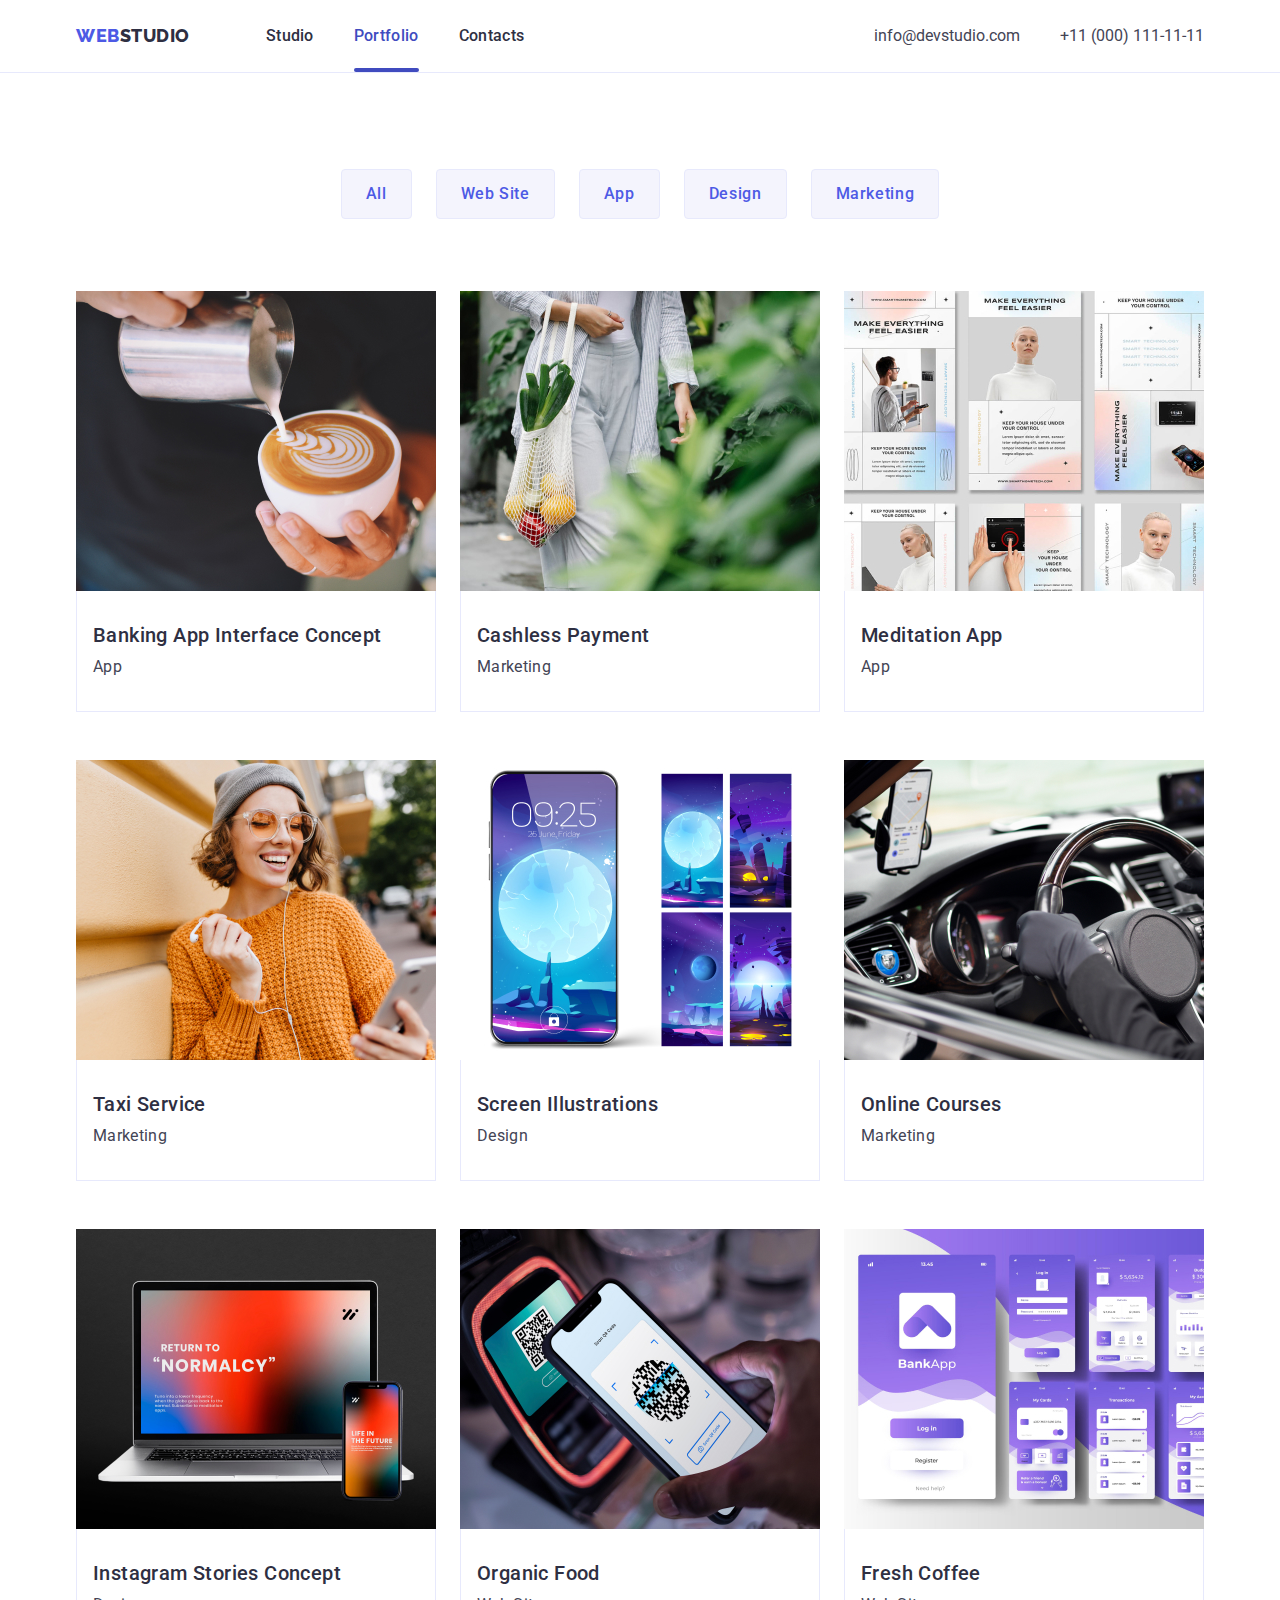
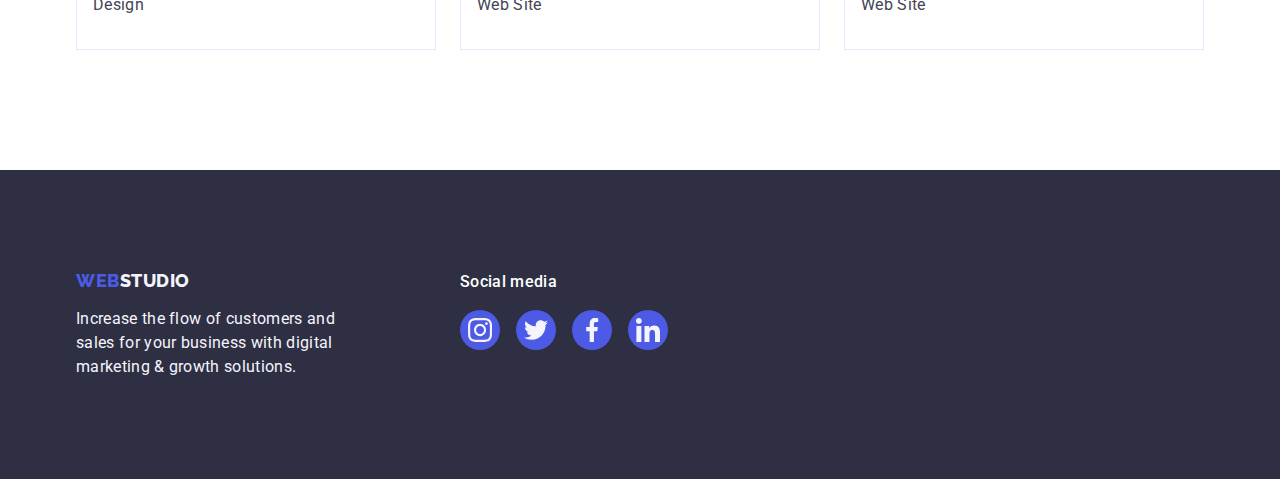
==== portfolio.html @ df7f380c "Initial commit" ====
<!DOCTYPE html>
<html lang="en">
  <head>
    <meta charset="UTF-8" />
    <meta http-equiv="X-UA-Compatible" content="IE=edge" />
    <meta name="viewport" content="width=device-width, initial-scale=1.0" />
    <link
      rel="stylesheet"
      href="https://cdn.jsdelivr.net/npm/modern-normalize@1.1.0/modern-normalize.min.css"
    />
    <link rel="stylesheet" href="./css/styles.css" />
    <link rel="preconnect" href="https://fonts.googleapis.com" />
    <link rel="preconnect" href="https://fonts.gstatic.com" crossorigin />
    <link
      href="https://fonts.googleapis.com/css2?family=Raleway:wght@800&family=Roboto:wght@400;500;700&display=swap"
      rel="stylesheet"
    />
    <title>Document</title>
  </head>
  <body class="main-color">
    <!-- Шапка -->
    <header class="header">
      <div class="header-flex container">
        <nav class="header-nav-flex">
          <a class="logo link logo-header" href="./index.html"
            >Web<span class="logo-clr-dark">Studio</span></a
          >
          <ul class="list link header-item">
            <li class="header-item">
              <a class="link-style link" href="./index.html">Studio</a>
            </li>
            <li class="header-item">
              <a class="link-style link current" href="./portfolio.html"
                >Portfolio</a
              >
            </li>
            <li class="header-item">
              <a class="link-style link" href="">Contacts</a>
            </li>
          </ul>
        </nav>

        <address>
          <ul class="list address">
            <li>
              <a class="adr-style link" href="mailto:info@devstudio.com"
                >info@devstudio.com</a
              >
            </li>
            <li>
              <a class="adr-style link" href="tel:+110001111111"
                >+11 (000) 111-11-11</a
              >
            </li>
          </ul>
        </address>
      </div>
    </header>
    <!-- Filter -->
    <main>
      <section class="portfolio">
        <div class="container">
          <h1 hidden>Portfolio</h1>
          <ul class="list btn-flex">
            <li>
              <button class="btn-item" type="button">All</button>
            </li>
            <li>
              <button class="btn-item" type="button">Web Site</button>
            </li>
            <li>
              <button class="btn-item" type="button">App</button>
            </li>
            <li>
              <button class="btn-item" type="button">Design</button>
            </li>
            <li>
              <button class="btn-item" type="button">Marketing</button>
            </li>
          </ul>
          <!-- /* Project cards */ -->

          <ul class="list project-cards-flex-list">
            <li class="project-cards-style">
              <a class="link project-cards-link" href="">
                <div class="overlay">
                  <img
                    src="./images/img.jpg"
                    alt="Banking app"
                    width="360"
                    height="300"
                  />
                  <p class="overlay-label">
                    14 Stylish and User-Friendly App Design Concepts · Task
                    Manager App · Calorie Tracker App · Exotic Fruit Ecommerce
                    App · Cloud Storage App
                  </p>
                </div>

                <div class="link-text">
                  <h2 class="project-cards">Banking App Interface Concept</h2>
                  <p class="project-cards-text">App</p>
                </div>
              </a>
            </li>
            <li class="project-cards-style">
              <a class="link project-cards-link" href="">
                <div class="overlay">
                  <img
                    src="./images/img-1.jpg"
                    alt="Cashless Payment"
                    width="360"
                    height="300"
                  />
                  <p class="overlay-label">
                    14 Stylish and User-Friendly App Design Concepts · Task
                    Manager App · Calorie Tracker App · Exotic Fruit Ecommerce
                    App · Cloud Storage App
                  </p>
                </div>
                <div class="link-text">
                  <h2 class="project-cards">Cashless Payment</h2>
                  <p class="project-cards-text">Marketing</p>
                </div>
              </a>
            </li>
            <li class="project-cards-style">
              <a class="link project-cards-link" href="">
                <div class="overlay">
                  <img
                    src="./images/img-2.jpg"
                    alt="Meditation App"
                    width="360"
                    height="300"
                  />
                  <p class="overlay-label">
                    14 Stylish and User-Friendly App Design Concepts · Task
                    Manager App · Calorie Tracker App · Exotic Fruit Ecommerce
                    App · Cloud Storage App
                  </p>
                </div>
                <div class="link-text">
                  <h2 class="project-cards">Meditation App</h2>
                  <p class="project-cards-text">App</p>
                </div>
              </a>
            </li>
            <li class="project-cards-style">
              <a class="link project-cards-link" href="">
                <div class="overlay">
                  <img
                    src="./images/img-3.jpg"
                    alt="Taxi Service"
                    width="360"
                    height="300"
                  />
                  <p class="overlay-label">
                    14 Stylish and User-Friendly App Design Concepts · Task
                    Manager App · Calorie Tracker App · Exotic Fruit Ecommerce
                    App · Cloud Storage App
                  </p>
                </div>
                <div class="link-text">
                  <h2 class="project-cards">Taxi Service</h2>
                  <p class="project-cards-text">Marketing</p>
                </div>
              </a>
            </li>
            <li class="project-cards-style">
              <a class="link project-cards-link" href="">
                <div class="overlay">
                  <img
                    src="./images/img-4.jpg"
                    alt="Screen Illustrations"
                    width="360"
                    height="300"
                  />
                  <p class="overlay-label">
                    14 Stylish and User-Friendly App Design Concepts · Task
                    Manager App · Calorie Tracker App · Exotic Fruit Ecommerce
                    App · Cloud Storage App
                  </p>
                </div>
                <div class="link-text">
                  <h2 class="project-cards">Screen Illustrations</h2>
                  <p class="project-cards-text">Design</p>
                </div>
              </a>
            </li>
            <li class="project-cards-style">
              <a class="link project-cards-link" href="">
                <div class="overlay">
                  <img
                    src="./images/img-5.jpg"
                    alt="Online Courses"
                    width="360"
                    height="300"
                  />
                  <p class="overlay-label">
                    14 Stylish and User-Friendly App Design Concepts · Task
                    Manager App · Calorie Tracker App · Exotic Fruit Ecommerce
                    App · Cloud Storage App
                  </p>
                </div>
                <div class="link-text">
                  <h2 class="project-cards">Online Courses</h2>
                  <p class="project-cards-text">Marketing</p>
                </div>
              </a>
            </li>

            <li class="project-cards-style">
              <a class="link project-cards-link" href="">
                <div class="overlay">
                  <img
                    src="./images/img-6.jpg"
                    alt="Instagram Stories Concept"
                    width="360"
                    height="300"
                  />
                  <p class="overlay-label">
                    14 Stylish and User-Friendly App Design Concepts · Task
                    Manager App · Calorie Tracker App · Exotic Fruit Ecommerce
                    App · Cloud Storage App
                  </p>
                </div>
                <div class="link-text">
                  <h2 class="project-cards">Instagram Stories Concept</h2>
                  <p class="project-cards-text">Design</p>
                </div>
              </a>
            </li>
            <li class="project-cards-style">
              <a class="link project-cards-link" href="">
                <div class="overlay">
                  <img
                    src="./images/img-7.jpg"
                    alt="Organic Food"
                    width="360"
                    height="300"
                  />
                  <p class="overlay-label">
                    14 Stylish and User-Friendly App Design Concepts · Task
                    Manager App · Calorie Tracker App · Exotic Fruit Ecommerce
                    App · Cloud Storage App
                  </p>
                </div>
                <div class="link-text">
                  <h2 class="project-cards">Organic Food</h2>
                  <p class="project-cards-text">Web Site</p>
                </div>
              </a>
            </li>
            <li class="project-cards-style">
              <a class="link project-cards-link" href="">
                <div class="overlay">
                  <img
                    src="./images/img-8.jpg"
                    alt="Fresh Coffee"
                    width="360"
                    height="300"
                  />
                  <p class="overlay-label">
                    14 Stylish and User-Friendly App Design Concepts · Task
                    Manager App · Calorie Tracker App · Exotic Fruit Ecommerce
                    App · Cloud Storage App
                  </p>
                </div>
                <div class="link-text">
                  <h2 class="project-cards">Fresh Coffee</h2>
                  <p class="project-cards-text">Web Site</p>
                </div>
              </a>
            </li>
          </ul>
        </div>
      </section>
    </main>

    <!-- Footer -->
    <footer class="footer-bgr">
      <div class="footer-container-style container">
        <div class="footer-style">
          <a class="logo link logo-ftr" href="./index.html"
            >Web<span class="logo-clr-light">Studio</span></a
          >
          <p class="ftr-text">
            Increase the flow of customers and sales for your business with
            digital marketing & growth solutions.
          </p>
        </div>
        <div>
          <p class="social-ftr">Social media</p>
          <ul class="list footer-social-list-icon">
            <li class="foter-social-icon-list">
              <a class="link footer-social-icon" href="">
                <svg class="svg" width="24" height="24">
                  <use href="./images/icons.svg#instagram"></use>
                </svg>
              </a>
            </li>
            <li class="foter-social-icon-list">
              <a class="link footer-social-icon" href="">
                <svg class="svg" width="24" height="24">
                  <use href="./images/icons.svg#twitter"></use>
                </svg>
              </a>
            </li>
            <li class="foter-social-icon-list">
              <a class="link footer-social-icon" href="">
                <svg class="svg" width="24" height="24">
                  <use href="./images/icons.svg#facebook"></use>
                </svg>
              </a>
            </li>
            <li class="foter-social-icon-list">
              <a class="link footer-social-icon" href="">
                <svg class="svg" width="24" height="24">
                  <use href="./images/icons.svg#linkedin"></use>
                </svg>
              </a>
            </li>
          </ul>
        </div>
      </div>
    </footer>
  </body>
</html>
---- css/styles.css ----
:root {
  --logo-clr-blue: #4d5ae5;
  --main-color: #2e2f42;
  --second-color-site: #434455;
  --logo-clr-light: #f4f4fd;
  --bgrond-hdr: #fff;
  --second-color: #434455;
  --first-hdr-crl: #ffffff;
  --nav-hover: #404bbf;
  --btn-hero: #4d5ae5;
  --shadow-btn-hero: rgba(0, 0, 0, 0.15);
  --header-border: #e7e9fc;
  --btn-hero-text: #fff;
  --btn-hero-hover: #404bbf;
  --backgrnd-site: #fff;
  --portfolio-btn-txt: #4d5ae5;
  --portfolio-btn: #f4f4fd;
  --portfolio-btn-border: #e7e9fc;
  --portfolio-btn-hover-bgr: #404bbf;
  --portfolio-btn-hover-clr: #fff;
  --portfolio-btn-shadow-1: rgba(0, 0, 0, 0.1);
  --portfolio-btn-shadow-2: rgba(0, 0, 0, 0.08);
  --portfolio-btn-shadow-3: rgba(0, 0, 0, 0.12);
  --profect-cards-bgr: #fff;
  --portfolio-bgr: #fff;
  --project-cards-border: #e7e9fc;
  --gradient-hero: rgba(46, 47, 66, 0.7);
  --social-footer: #fff;
  --social-footer-icons: #f4f4fd;
  --social-icons-bgr: #4d5ae5;
  --timing-animatiom: 250ms cubic-bezier(0.4, 0, 0.2, 1);
}
body {
  font-family: 'Roboto', sans-serif;
  background-color: var(--backgrnd-site);
  color: var(--second-color-site);
}
.container {
  width: 1158px;
  padding-left: 15px;
  padding-right: 15px;
  margin-left: auto;
  margin-right: auto;
}
/* RESET */
.logo {
  text-decoration: none;
}
.list {
  text-decoration: none;
  list-style: none;
}
.link {
  text-decoration: none;
  color: currentColor;
}
.adr-style {
  text-decoration: none;
  font-style: normal;
}
h1,
h2,
h3,
h4,
h5,
h6,
p,
ul,
li {
  margin: 0;
  padding: 0;
}
img {
  display: block;
}
/* Header */
.logo {
  color: var(--logo-clr-blue);
  font-family: 'Raleway', sans-serif;
  font-weight: 800;
  font-size: 18px;
  line-height: 1.17;
  align-items: center;
  text-transform: uppercase;
  letter-spacing: 0.03em;
}
.logo-header {
  margin-right: 76px;
  padding: 24px 0;
}
.logo-clr-dark {
  color: var(--main-color);
  letter-spacing: 0.03em;
}

.header {
  background-color: var(--bgrond-hdr);
  border-bottom: 1px solid var(--header-border);
  box-shadow: 0px 2px 1px rgba(46, 47, 66, 0.08),
    0px 1px 1px rgba(46, 47, 66, 0.16), 0px 1px 6px rgba(46, 47, 66, 0.08);
}

.header-item {
  position: relative;
  list-style: none;
  font-weight: 500;
  font-size: 16px;
  line-height: 1.5;
  letter-spacing: 0.02em;
  display: flex;
  flex-direction: row;
  gap: 40px;
}

.link-style {
  color: var(--main-color);
  padding: 24px 0;
  transition: color var(--timing-animatiom);
}


.link-style:hover,
.link-style:focus {
  color: var(--nav-hover);
}
.link-style::after {
  content: '';
  position: absolute;
  bottom: 0;
  left: 0;
  display: block;
  width: 100%;
  height: 4px;
  border-radius: 4px;
  transition: color var(--timing-animatiom);
}

.link-style.current{
 color: var(--nav-hover);
}

.link-style.current::after,
.link-style:focus:after {
  background-color: var(--nav-hover);
}

.adr-style {
  padding: 24px 0;
  transition: color var(--timing-animatiom);
}

.address {
  color: var(--second-color-site);
  font-weight: 400;
  font-size: 16px;
  display: flex;
  gap: 40px;
}
.adr-style:hover,
.adr-style:focus {
  color: var(--nav-hover);
}

.header-flex {
  display: flex;
  justify-content: space-between;
  align-items: center;
}
.header-nav-flex {
  display: flex;
  flex-direction: row;
  align-items: center;
}

/* Hero */
.hero {
  padding: 188px 0;
  background-image: linear-gradient(
      rgba(46, 47, 66, 0.7),
      rgba(46, 47, 66, 0.7)
    ),
    url(../images/people-office.jpg);
  background-repeat: no-repeat;
  margin-left: auto;
  margin-right: auto;
  max-width: 1440px;
  background-position: center;
  background-size: cover;
}
.first-hdr {
  font-weight: 700;
  font-size: 56px;
  line-height: 1.07;
  color: var(--first-hdr-crl);
  max-width: 496px;
  text-align: center;
  letter-spacing: 0.02em;
  margin-bottom: 48px;
  margin-left: auto;
  margin-right: auto;
}
.btn-hero {
  background-color: var(--btn-hero);
  border: none;
  border-radius: 4px;
  cursor: pointer;
  color: var(--btn-hero-text);
  font-weight: 500;
  font-size: 16px;
  line-height: 24px;
  font-family: inherit;
  align-items: center;
  letter-spacing: 0.04em;
  display: block;
  padding: 16px 32px;
  gap: 10px;
  margin-right: auto;
  margin-left: auto;
  min-width: 169px;
  height: 56px;
  transition: background-color var(--timing-animatiom);
}
.btn-hero:hover,
.btn-hero:focus {
  background-color: var(--btn-hero-hover);
  border-radius: 4px;
  cursor: pointer;
  color: var(--btn-hero-text);
  font-weight: 500;
  font-size: 16px;
  line-height: 24px;
  font-family: inherit;
  align-items: center;
  letter-spacing: 0.04em;
}

/* Dignity */
.dignity {
  background-color: var(--first-hdr-crl);
  padding: 120px 0;
}

.dignity-hdr {
  font-weight: 500;
  font-size: 20px;
  line-height: 1.2;
  color: var(--main-color);
  letter-spacing: 0.02em;
  margin-bottom: 8px;
}
.dignity-txt {
  font-weight: 400;
  font-size: 16px;
  line-height: 1.5;
  letter-spacing: 0.02em;
  color: var(--second-color);
}

.dignity-item {
  display: flex;
  gap: 24px;
}
.dignity-item-list {
  width: calc((100% - 48px) / 3);
}
.dignity-icons {
  display: flex;
  justify-content: center;
  align-items: center;
  height: 112px;
  background: #f4f4fd;
  border-radius: 4px;
  margin-bottom: 8px;
}

/* Our works */
.list-works {
  display: flex;
  gap: 24px;
}
.second-hdr {
  font-weight: 700;
  font-size: 36px;
  line-height: 1.11;
  color: var(--main-color);
  text-align: center;
  letter-spacing: 0.02em;
  text-transform: capitalize;
  margin-bottom: 72px;
  line-height: 1.1;
}
.works {
  padding-bottom: 120px;
  background-color: var(--first-hdr-crl);
}
.list-works-item {
  width: calc((100% - 48px)) / 3;
}

/* Team */
.team-bgr {
  background-color: var(--logo-clr-light);

  padding: 120px 0;
}
.team-item {
  background-color: var(--first-hdr-crl);
  width: calc((100% - 72px) / 4);
  box-shadow: 0px 1px 6px rgba(46, 47, 66, 0.08),
    0px 1px 1px rgba(46, 47, 66, 0.16), 0px 2px 1px rgba(46, 47, 66, 0.08);
  border-radius: 0px 0px 4px 4px;
}

.team {
  font-weight: 500;
  font-size: 20px;
  line-height: 1.2;
  letter-spacing: 0.02em;
  color: var(--main-color);

  text-align: center;
  margin-bottom: 8px;
}
.team-job {
  font-weight: 400;
  font-size: 16px;
  line-height: 1.5;
  color: var(--second-color);
  letter-spacing: 0.02em;
  text-align: center;
  margin-bottom: 8px;
}
.team-list {
  display: flex;
  gap: 24px;
}

.work-card {
  padding: 32px 0;
}
.social-list-icon {
  display: flex;
  gap: 24px;
  justify-content: center;
  align-items: start;
}
.social-icon-list {
  color: #f4f4fd;
}
.social-icon {
  display: flex;
  border-radius: 50%;
  background-color: var(--social-icons-bgr);
  width: 40px;
  height: 40px;
  fill: currentColor;
  justify-content: center;
  align-items: center;
  transition: background-color var(--timing-animatiom);
}
.social-icon:hover,
.social-icon:focus {
  background-color: #404bbf;
}

/**
  |============================
  | Castomers
  |============================
*/
.customers {
  padding: 120px 0;
}
.customers-list {
  display: flex;
  gap: 24px;
  justify-content: center;
  align-items: flex-start;
}
.castomers-list-icon {
  fill: #8e8f99;
  width: calc((100% - 120px) / 6);
  height: 88px;
}
.customers-icon {
  width: 100%;
  height: 100%;
  fill: currentColor;
  justify-content: center;
  align-items: center;
  border: 1px solid #8e8f99;
  border-radius: 4px;
  display: flex;
  color: #8e8f99;
  transition: color var(--timing-animatiom);
}
.customers-svg {
  fill: currentColor;
}
.customers-icon:hover,
.customers-icon:focus {
  border-color: #404bbf;
  color: #404bbf;
}

/* Footer */
.footer-bgr {
  background-color: var(--main-color);
  padding: 100px 0;
}

.logo-clr-light {
  color: var(--logo-clr-light);
  letter-spacing: 0.03em;
}
.ftr-text {
  font-family: 'Roboto', sans-serif;
  font-weight: 400;
  font-size: 16px;
  line-height: 24px;
  color: var(--logo-clr-light);
  letter-spacing: 0.02em;
  width: 264px;
}

.logo-ftr {
  margin-bottom: 16px;
  display: inline-block;
}
.footer-container-style {
  display: flex;
  align-items: baseline;
  gap: 120px;
}
.footer-social {
  font-style: normal;
  font-weight: 500;
  font-size: 16px;
  line-height: 24px;
  letter-spacing: 0.02em;
  color: var(--social-footer);
  margin-bottom: 16px;
}

.footer-social-list-icon {
  display: flex;
  flex-direction: row;
  align-items: flex-start;
  padding: 0px;
  gap: 16px;
}

.footer-social-icon {
  display: flex;
  background-color: var(--social-icons-bgr);
  fill: var(--social-footer-icons);
  width: 40px;
  height: 40px;
  justify-content: center;
  align-items: center;
  border-radius: 50%;
  transition: background-color var(--timing-animatiom);;
}
.footer-social-icon:hover,
.footer-social-icon:focus {
  background: #31d0aa;
}
.social-ftr {
  font-style: normal;
  font-weight: 500;
  font-size: 16px;
  line-height: 24px;
  line-height: 1.5;
  letter-spacing: 0.02em;
  color: #ffffff;
  margin-bottom: 16px;
}
/* Portfolio */
.portfolio {
  background-color: var(--portfolio-bgr);
  padding: 96px 0 120px;
}

.btn-item {
  font-family: 'Roboto', sans-serif;
  color: var(--portfolio-btn-txt);
  font-weight: 500;
  font-size: 16px;
  line-height: 1.5;
  text-align: center;
  background-color: var(--portfolio-btn);
  border: 1px solid var(--portfolio-btn-border);
  border-radius: 4px;
  letter-spacing: 0.04em;
  cursor: pointer;
  padding: 12px 24px;
  transition: background-color var(--timing-animatiom),
  color var(--timing-animatiom),
  border var(--timing-animatiom),
  box-shadow var(--timing-animatiom);
}

.btn-item:hover,
.btn-item:focus {
  background: var(--portfolio-btn-hover-bgr);
  color: var(--portfolio-btn-hover-clr);
  box-shadow: 0px 3px 1px var(--portfolio-btn-shadow-1),
    0px 2px 1px var(--portfolio-btn-shadow-2),
    0px 2px 2px var(--portfolio-btn-shadow-3);
  border-radius: 4px;
  border: 1px solid transparent;
}

.btn-flex {
  display: flex;
  justify-content: center;
  margin-bottom: 72px;
  gap: 24px;
}

/* Project cards */
.project-cards-style {
  width: calc((100% - 48px) / 3);
}
.project-cards {
  font-weight: 500;
  font-size: 20px;
  line-height: 1.2;
  letter-spacing: 0.02em;
  color: var(--main-color);
  margin-bottom: 8px;
}
.project-cards-text {
  font-weight: 400;
  font-size: 16px;
  line-height: 1.5;
  color: var(--second-color);
  letter-spacing: 0.02em;
}
.project-cards-flex {
  display: flex;
}
.project-cards-flex-list {
  display: flex;
  flex-wrap: wrap;
  column-gap: 24px;
  row-gap: 48px;
}

.link-text {
  padding: 32px 16px;
  background-color: var(--profect-cards-bgr);
  border: 1px solid var(--project-cards-border);
  border-top: none;
}
.project-cards-link {
  display: block;
  transition: box-shadow var(--timing-animatiom);
}
.project-cards-link:hover,
.project-cards-link:focus {
  box-shadow: 0px 1px 6px rgba(46, 47, 66, 0.08),
    0px 1px 1px rgba(46, 47, 66, 0.16), 0px 2px 1px rgba(46, 47, 66, 0.08);
}

/* Overlay */
.overlay {
  position: relative;
  overflow: hidden;
}

.project-cards-link:hover .overlay-label {
  transform: translateY(0);
}
.overlay-label {
  position: absolute;
  left: 0px;
  top: 0px;
  width: 100%;
  height: 100%;

  transform: translateY(100%);
  transition: transform var(--timing-animatiom);
  background: #4d5ae5;

  font-weight: 400;
  font-size: 16px;
  line-height: 1.5;
  letter-spacing: 0.02em;
  color: var(--portfolio-btn);
  padding-top: 40px;
  padding-left: 32px;
  padding-right: 32px;
}

/**
  |============================
  | Modal window
  |============================
*/
.backdrop {
  position: fixed;
  left: 0px;
  top: 0px;
  z-index: 100;
  width: 100%;
  height: 100%;
  opacity: 1;
  transition: opacity var(--timing-animatiom),
    visibility var(--timing-animatiom);
  background: rgba(46, 47, 66, 0.4);
}
.backdrop.is-hidden {
  opacity: 0;
  visibility: hidden;
  pointer-events: none;
}
.modal {
  position: absolute;
  width: 408px;
  height: 576px;
  left: 50%;
  top: 50%;
  transform: translate(-50%, -50%) scale(1);
  background: #fcfcfc;
  box-shadow: 0px 1px 1px rgba(0, 0, 0, 0.14), 0px 1px 3px rgba(0, 0, 0, 0.12),
    0px 2px 1px rgba(0, 0, 0, 0.2);
  border-radius: 4px;
  transition: transform var(--timing-animatiom);
}
.modal-btn-close {
  position: absolute;
  top: 24px;
  right: 24px;
  background: #e7e9fc;
  border: 1px solid rgba(0, 0, 0, 0.1);
  border-radius: 50%;
  width: 24px;
  height: 24px;
  display: flex;
  justify-content: center;
  align-items: center;
  transition: transform var(--timing-animatiom);
  cursor: pointer;
}
.modal-btn-close:hover,
.modal-btn-close:focus {
  background: #404bbf;
  fill: var(--social-footer);
}
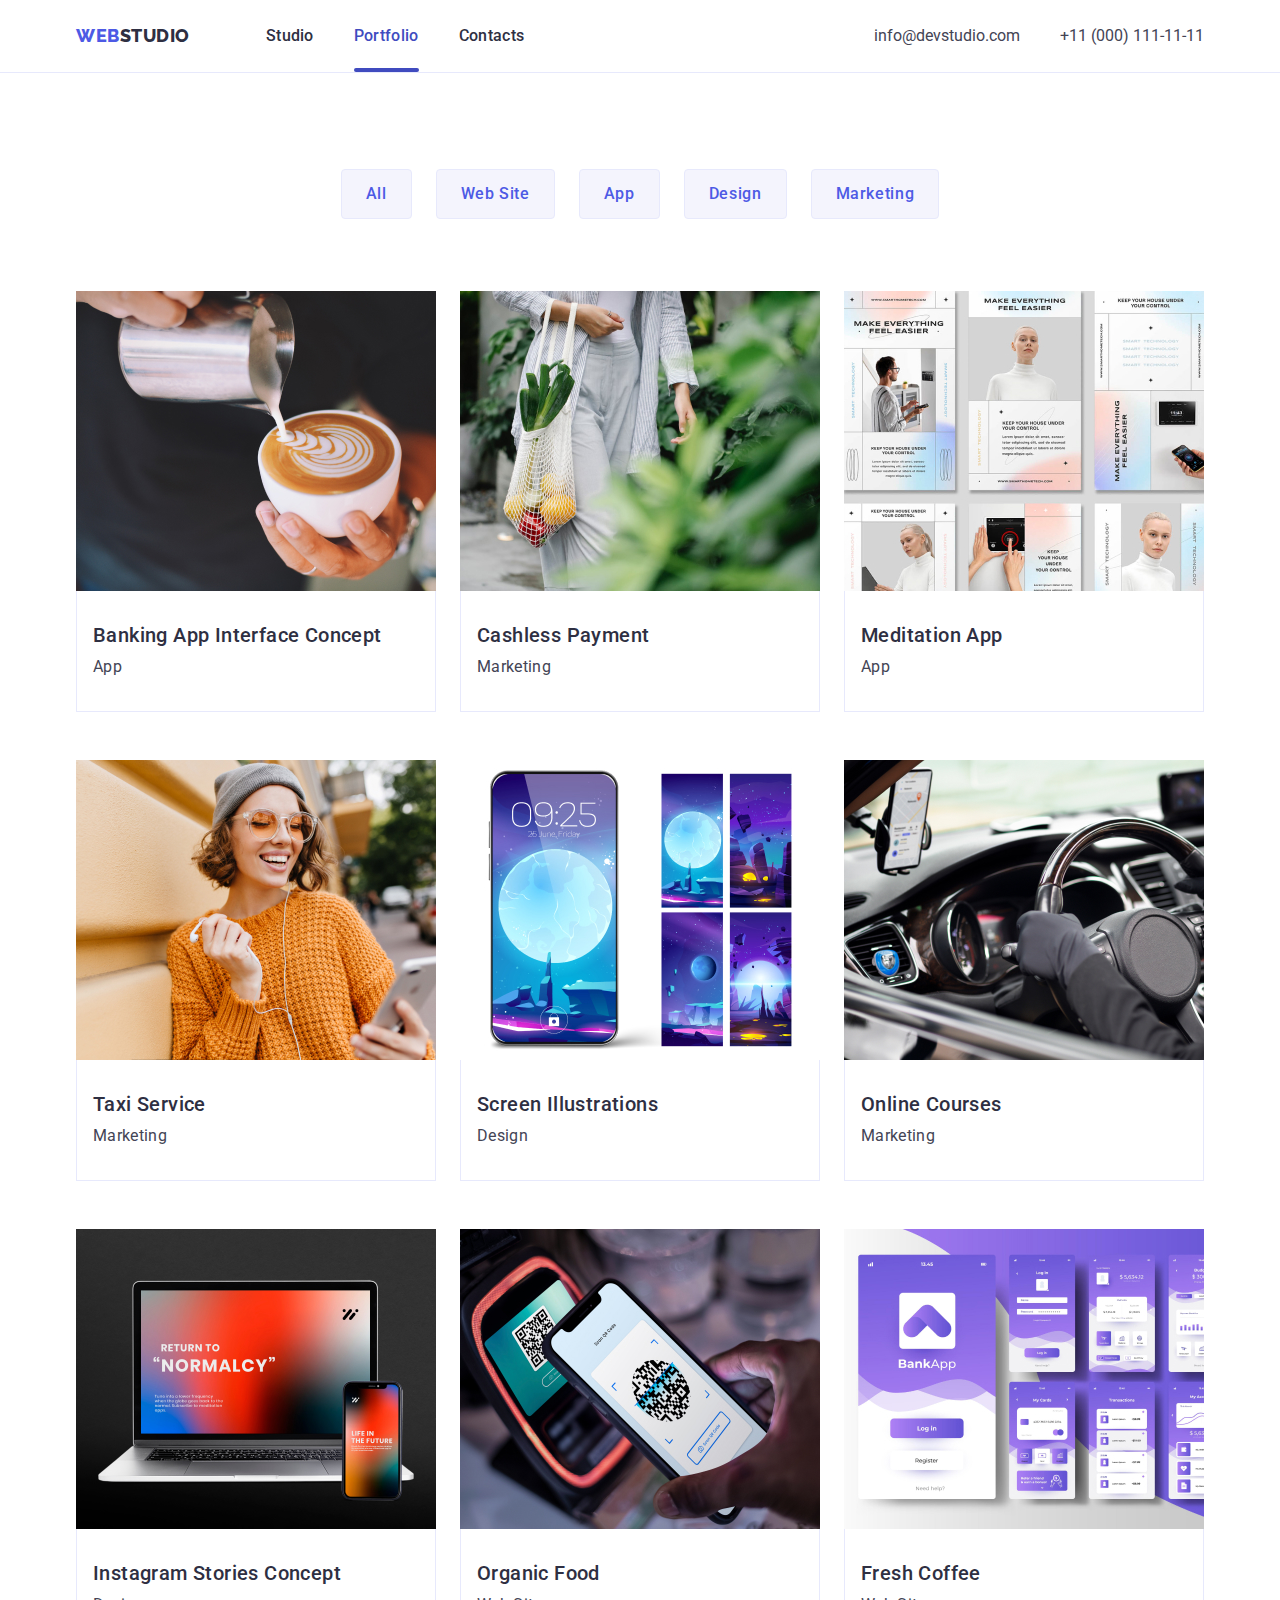
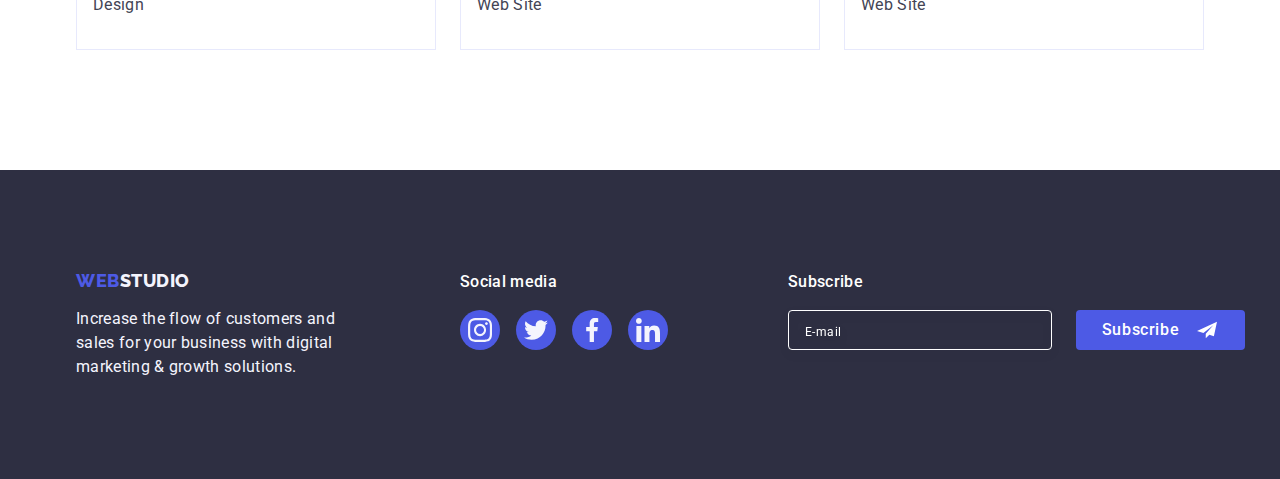
==== commit 8b3bf594: "дз6" ====
--- a/portfolio.html
+++ b/portfolio.html
@@ -322,6 +322,22 @@
             </li>
           </ul>
         </div>
+        <div>
+          <p class="social-ftr">Subscribe</p>
+        <form class="subscribe-box">
+            <label>
+            <input class="ftr-input"
+             type="email"
+             required
+              pattern="^(?=.*\d)(?=.*[a-z])(?=.*[A-Z])(?!.*\s).*$/" 
+            placeholder="E-mail"/>
+          </label>
+          <button class="btn-hero btn-ftr" type="submit">Subscribe<svg class="" width="24" height="20">
+              <use href="./images/icons.svg#subscribe"></use>
+            </svg>
+          </button>
+        </form>
+        </div>
       </div>
     </footer>
   </body>
--- a/css/styles.css
+++ b/css/styles.css
@@ -29,6 +29,8 @@
   --social-footer-icons: #f4f4fd;
   --social-icons-bgr: #4d5ae5;
   --timing-animatiom: 250ms cubic-bezier(0.4, 0, 0.2, 1);
+  --modal-label: #8e8f99;
+  --modal-input: rgba(46, 47, 66, 0.4);
 }
 body {
   font-family: 'Roboto', sans-serif;
@@ -118,7 +120,6 @@
   transition: color var(--timing-animatiom);
 }
 
-
 .link-style:hover,
 .link-style:focus {
   color: var(--nav-hover);
@@ -135,8 +136,8 @@
   transition: color var(--timing-animatiom);
 }
 
-.link-style.current{
- color: var(--nav-hover);
+.link-style.current {
+  color: var(--nav-hover);
 }
 
 .link-style.current::after,
@@ -207,7 +208,7 @@
   color: var(--btn-hero-text);
   font-weight: 500;
   font-size: 16px;
-  line-height: 24px;
+  line-height: 1.5;
   font-family: inherit;
   align-items: center;
   letter-spacing: 0.04em;
@@ -228,7 +229,7 @@
   color: var(--btn-hero-text);
   font-weight: 500;
   font-size: 16px;
-  line-height: 24px;
+  line-height: 1.5;
   font-family: inherit;
   align-items: center;
   letter-spacing: 0.04em;
@@ -459,7 +460,7 @@
   justify-content: center;
   align-items: center;
   border-radius: 50%;
-  transition: background-color var(--timing-animatiom);;
+  transition: background-color var(--timing-animatiom);
 }
 .footer-social-icon:hover,
 .footer-social-icon:focus {
@@ -474,6 +475,42 @@
   letter-spacing: 0.02em;
   color: #ffffff;
   margin-bottom: 16px;
+}
+.ftr-input{
+  width: 264px;
+  height: 40px;
+  background-color: transparent;
+  border: 1px solid var(--backgrnd-site);
+filter: drop-shadow(0px 4px 4px rgba(0, 0, 0, 0.15));
+border-radius: 4px;
+padding-left: 16px;
+padding-right: 16px;
+color: var(--btn-hero-text);
+}
+.ftr-input::placeholder{
+  font-style: normal;
+font-weight: 400;
+font-size: 12px;
+line-height: 2;
+letter-spacing: 0.04em;
+color: var(--btn-hero-text);
+}
+.subscribe-box{
+  display: flex;
+  align-items: center;
+  gap: 24px;
+}
+.btn-ftr{
+  display: flex;
+  gap: 16px;
+  padding: 8px 24px;
+  width: 165px;
+  height: 40px;
+  flex-direction: row;
+  justify-content: center;
+  flex: none;
+order: 0;
+flex-grow: 0;
 }
 /* Portfolio */
 .portfolio {
@@ -495,9 +532,8 @@
   cursor: pointer;
   padding: 12px 24px;
   transition: background-color var(--timing-animatiom),
-  color var(--timing-animatiom),
-  border var(--timing-animatiom),
-  box-shadow var(--timing-animatiom);
+    color var(--timing-animatiom), border var(--timing-animatiom),
+    box-shadow var(--timing-animatiom);
 }
 
 .btn-item:hover,
@@ -618,7 +654,8 @@
 .modal {
   position: absolute;
   width: 408px;
-  height: 576px;
+  height: 584px;
+  padding: 0 24px;
   left: 50%;
   top: 50%;
   transform: translate(-50%, -50%) scale(1);
@@ -648,3 +685,183 @@
   background: #404bbf;
   fill: var(--social-footer);
 }
+.label {
+  display: flex;
+  flex-direction: column;
+  align-items: flex-start;
+  padding: 0px;
+  gap: 8px;
+
+  position: absolute;
+  width: 360px;
+  height: 336px;
+  left: 540px;
+  top: 192px;
+
+  border-radius: 4px;
+}
+.modal-icon {
+  fill: var(--main-color);
+  position: absolute;
+  top: 8px;
+  left: 16px;
+  transition: fill var(--timing-animatiom);
+}
+.modal-title {
+  display: block;
+  margin-top: 72px;
+  margin-bottom: 16px;
+
+  font-style: normal;
+  font-weight: 500;
+  font-size: 16px;
+  line-height: 1.5;
+
+  text-align: center;
+  letter-spacing: 0.02em;
+
+  color: var(--main-color);
+}
+.modal-label {
+  display: block;
+  margin-bottom: 4px;
+  font-style: normal;
+  font-weight: 400;
+  font-size: 12px;
+  line-height: 1.17;
+  letter-spacing: 0.04em;
+
+  color: var(--modal-label);
+}
+.modal-field {
+  position: relative;
+  margin-bottom: 8px;
+}
+.modal-input {
+  width: 100%;
+  height: 40px;
+  padding: 0 38px;
+  border: 1px solid var(--modal-input);
+  border-radius: 4px;
+  outline: none;
+  transition: border var(--timing-animatiom);
+}
+.modal-input:focus,
+.modal-input:hover {
+  border: 1px solid var(--btn-hero);
+}
+.modal-input:focus + .modal-icon,
+.modal-input:hover + .modal-icon {
+  fill: var(--btn-hero);
+}
+.modal-form-message {
+  position: relative;
+  width: 100%;
+  resize: none;
+  height: 120px;
+  border: 1px solid var(--modal-input);
+  border-radius: 4px;
+  outline: none;
+  transition: border var(--timing-animatiom);
+  margin-bottom: 16px;
+}
+.modal-form-message:focus,
+.modal-form-message:hover {
+  outline: none;
+  border: 1px solid var(--btn-hero);
+}
+
+.modal-form-message::placeholder {
+  position: absolute;
+  left: 16px;
+  top: 8px;
+
+  font-style: normal;
+  font-weight: 400;
+  font-size: 12px;
+  line-height: 1.17;
+  letter-spacing: 0.04em;
+  color: var(--modal-input);
+}
+.modal-privacy {
+  font-style: normal;
+  font-weight: 400;
+  font-size: 12px;
+  line-height: 1.17;
+  letter-spacing: 0.04em;
+  color: var(--modal-input);
+}
+.link-modal {
+  font-style: normal;
+  font-weight: 400;
+  font-size: 12px;
+  line-height: 1.17;
+  letter-spacing: 0.04em;
+  color: var(--btn-hero);
+}
+.checboxed {
+   position: relative;
+  display: flex;
+  margin-bottom: 24px;
+  align-items: center;
+  padding: 0px;
+  gap: 8px;
+}
+.btn-modal {
+  display: block;
+  background-color: var(--btn-hero);
+  border: none;
+  border-radius: 4px;
+  cursor: pointer;
+  color: var(--btn-hero-text);
+  font-weight: 500;
+  font-size: 16px;
+  line-height: 24px;
+  align-items: center;
+  letter-spacing: 0.04em;
+  padding: 16px 32px;
+  margin-right: auto;
+  margin-left: auto;
+  min-width: 169px;
+  height: 56px;
+  box-shadow: 0px 4px 4px rgba(0, 0, 0, 0.15);
+  transition: background-color var(--timing-animatiom),
+    color var(--timing-animatiom), border var(--timing-animatiom),
+    box-shadow var(--timing-animatiom);
+}
+.btn-modal:hover,
+.btn-modal:focus {
+  background-color: var(--btn-hero-hover);
+  border-radius: 4px;
+  cursor: pointer;
+  color: var(--btn-hero-text);
+  font-weight: 500;
+  font-size: 16px;
+  line-height: 24px;
+  align-items: center;
+  letter-spacing: 0.04em;
+}
+.modal-agreement {
+  appearance: none;
+}
+.modal-cheked-icon{
+  cursor: pointer;
+}
+.modal-agreement-icon-uncheked{
+  opacity: 1;
+  transition: var(--timing-animatiom);
+}
+
+.modal-agreement:checked + .modal-cheked-icon > .modal-agreement-icon-uncheked{
+opacity: 0;
+}
+.modal-agreement-icon-cheked{
+  opacity: 0;
+  transition: var(--timing-animatiom);
+}
+
+.modal-agreement:checked + .modal-cheked-icon > .modal-agreement-icon-cheked{
+opacity: 1;
+}
+
+
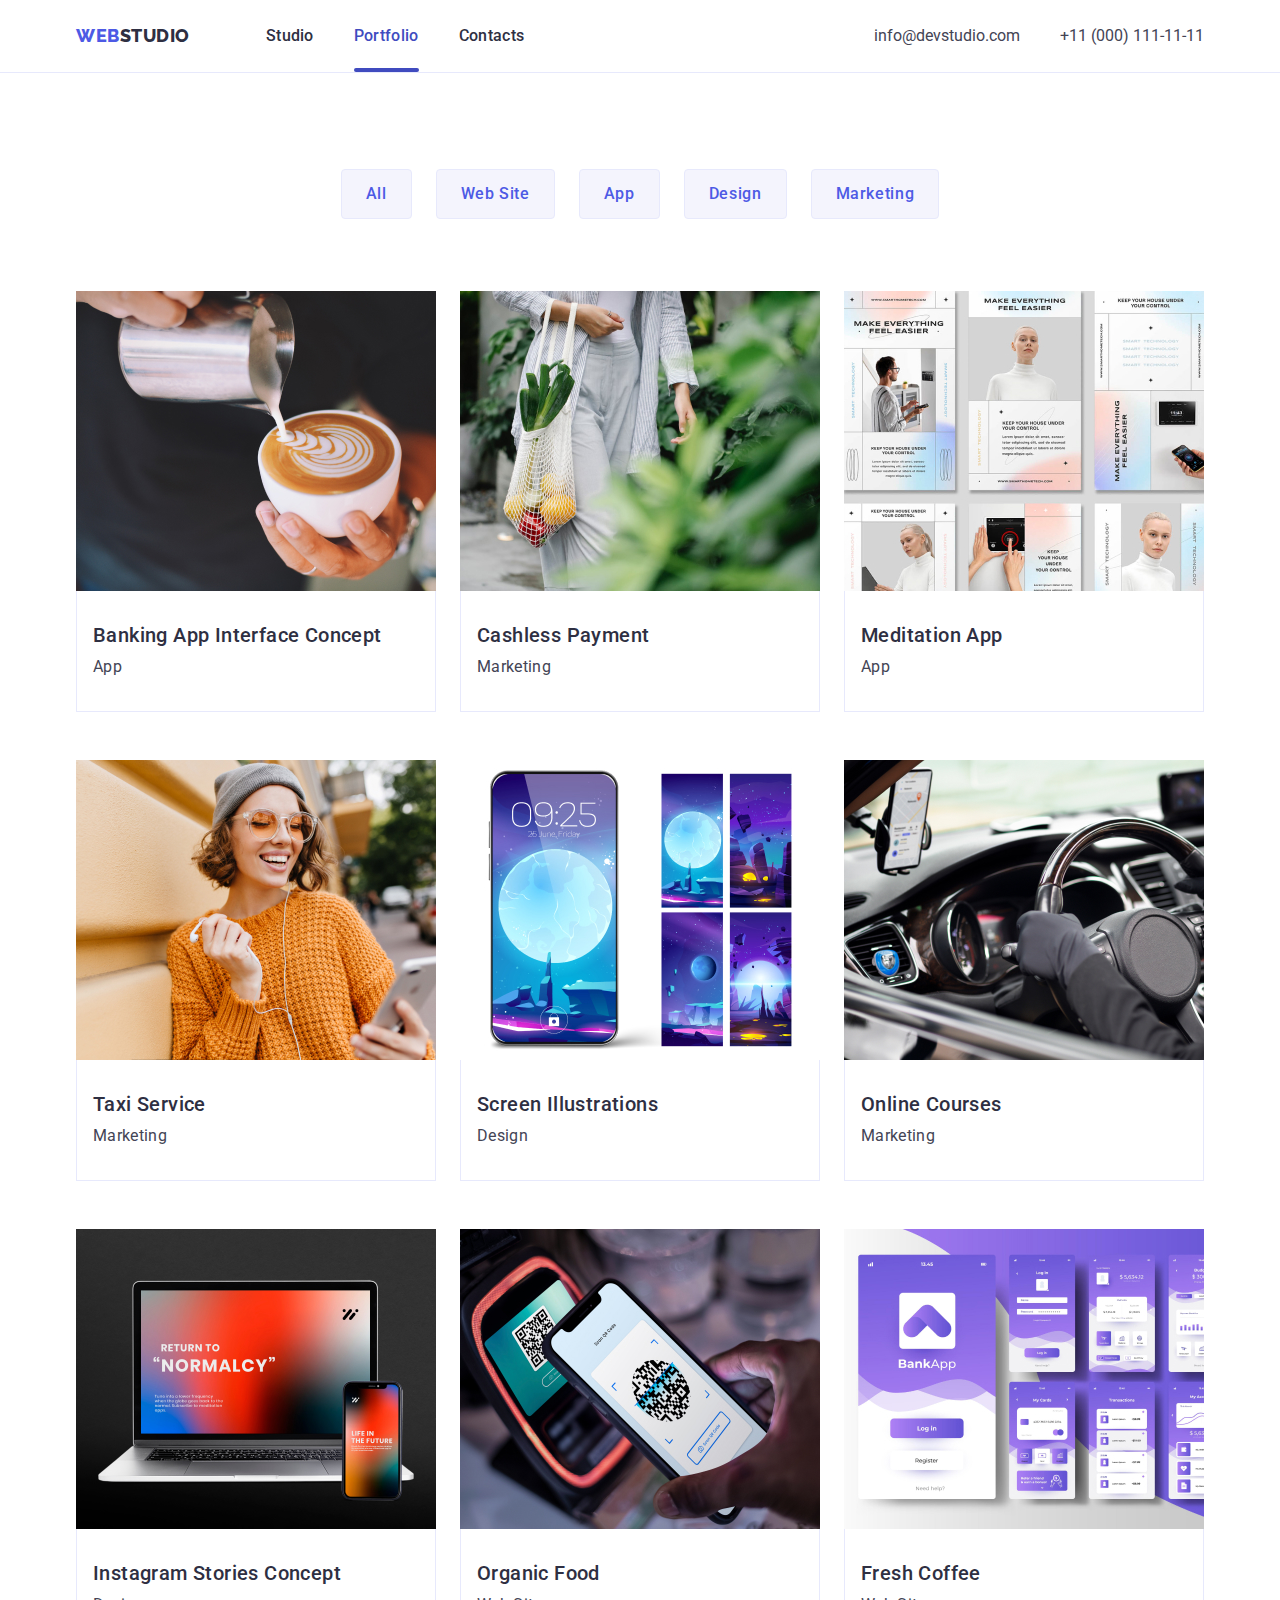
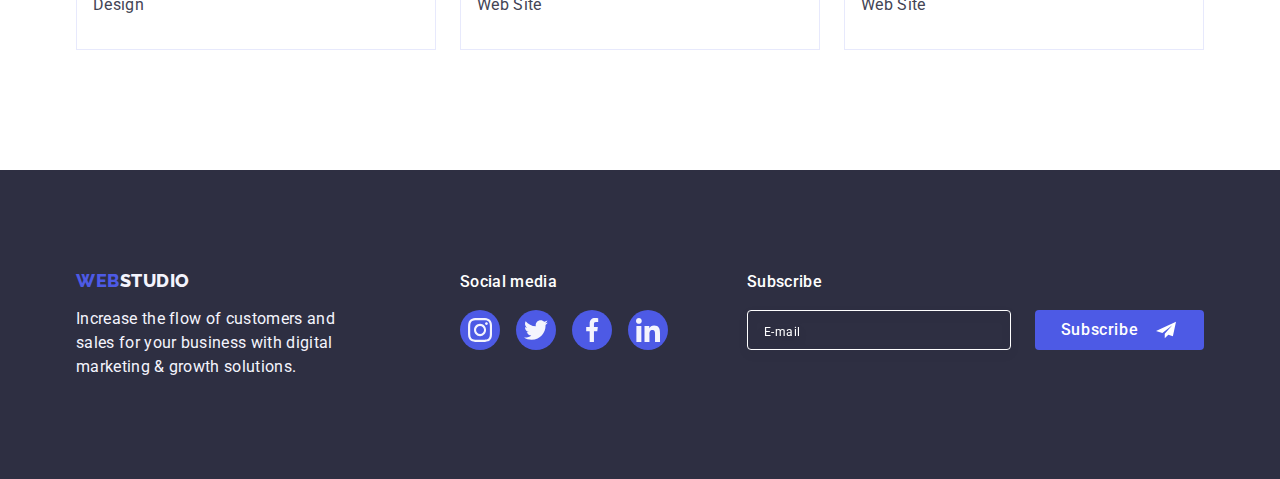
==== commit a1e26249: "дз после правок" ====
--- a/portfolio.html
+++ b/portfolio.html
@@ -322,7 +322,7 @@
             </li>
           </ul>
         </div>
-        <div>
+        <div class="ftr-form">
           <p class="social-ftr">Subscribe</p>
         <form class="subscribe-box">
             <label>
@@ -340,5 +340,6 @@
         </div>
       </div>
     </footer>
+
   </body>
 </html>
--- a/css/styles.css
+++ b/css/styles.css
@@ -423,6 +423,9 @@
   letter-spacing: 0.02em;
   width: 264px;
 }
+.footer-style{
+  margin-right: 120px;
+}
 
 .logo-ftr {
   margin-bottom: 16px;
@@ -431,7 +434,6 @@
 .footer-container-style {
   display: flex;
   align-items: baseline;
-  gap: 120px;
 }
 .footer-social {
   font-style: normal;
@@ -467,40 +469,41 @@
   background: #31d0aa;
 }
 .social-ftr {
-  font-style: normal;
-  font-weight: 500;
-  font-size: 16px;
-  line-height: 24px;
+  font-weight: 500;
+  font-size: 16px;
   line-height: 1.5;
   letter-spacing: 0.02em;
   color: #ffffff;
   margin-bottom: 16px;
 }
-.ftr-input{
+.ftr-form{
+  margin-left: auto;
+}
+.ftr-input {
   width: 264px;
   height: 40px;
   background-color: transparent;
   border: 1px solid var(--backgrnd-site);
-filter: drop-shadow(0px 4px 4px rgba(0, 0, 0, 0.15));
-border-radius: 4px;
-padding-left: 16px;
-padding-right: 16px;
-color: var(--btn-hero-text);
-}
-.ftr-input::placeholder{
+  filter: drop-shadow(0px 4px 4px rgba(0, 0, 0, 0.15));
+  border-radius: 4px;
+  padding-left: 16px;
+  padding-right: 16px;
+  color: var(--btn-hero-text);
+}
+.ftr-input::placeholder {
   font-style: normal;
-font-weight: 400;
-font-size: 12px;
-line-height: 2;
-letter-spacing: 0.04em;
-color: var(--btn-hero-text);
-}
-.subscribe-box{
+  font-weight: 400;
+  font-size: 12px;
+  line-height: 2;
+  letter-spacing: 0.04em;
+  color: var(--btn-hero-text);
+}
+.subscribe-box {
   display: flex;
   align-items: center;
   gap: 24px;
 }
-.btn-ftr{
+.btn-ftr {
   display: flex;
   gap: 16px;
   padding: 8px 24px;
@@ -509,8 +512,8 @@
   flex-direction: row;
   justify-content: center;
   flex: none;
-order: 0;
-flex-grow: 0;
+  order: 0;
+  flex-grow: 0;
 }
 /* Portfolio */
 .portfolio {
@@ -654,8 +657,7 @@
 .modal {
   position: absolute;
   width: 408px;
-  height: 584px;
-  padding: 0 24px;
+  padding: 72px 24px 24px;
   left: 50%;
   top: 50%;
   transform: translate(-50%, -50%) scale(1);
@@ -677,7 +679,8 @@
   display: flex;
   justify-content: center;
   align-items: center;
-  transition: transform var(--timing-animatiom);
+  transition: background-color var(--timing-animatiom),
+    fill var(--timing-animatiom);
   cursor: pointer;
 }
 .modal-btn-close:hover,
@@ -709,10 +712,8 @@
 }
 .modal-title {
   display: block;
-  margin-top: 72px;
   margin-bottom: 16px;
 
-  font-style: normal;
   font-weight: 500;
   font-size: 16px;
   line-height: 1.5;
@@ -725,7 +726,6 @@
 .modal-label {
   display: block;
   margin-bottom: 4px;
-  font-style: normal;
   font-weight: 400;
   font-size: 12px;
   line-height: 1.17;
@@ -756,6 +756,8 @@
 }
 .modal-form-message {
   position: relative;
+  padding-top: 8px;
+  padding-left: 16px;
   width: 100%;
   resize: none;
   height: 120px;
@@ -776,7 +778,6 @@
   left: 16px;
   top: 8px;
 
-  font-style: normal;
   font-weight: 400;
   font-size: 12px;
   line-height: 1.17;
@@ -789,7 +790,7 @@
   font-size: 12px;
   line-height: 1.17;
   letter-spacing: 0.04em;
-  color: var(--modal-input);
+  color: var(--modal-label);
 }
 .link-modal {
   font-style: normal;
@@ -800,7 +801,7 @@
   color: var(--btn-hero);
 }
 .checboxed {
-   position: relative;
+  position: relative;
   display: flex;
   margin-bottom: 24px;
   align-items: center;
@@ -844,24 +845,22 @@
 .modal-agreement {
   appearance: none;
 }
-.modal-cheked-icon{
+.modal-cheked-icon {
   cursor: pointer;
 }
-.modal-agreement-icon-uncheked{
+.modal-agreement-icon-uncheked {
   opacity: 1;
   transition: var(--timing-animatiom);
 }
 
-.modal-agreement:checked + .modal-cheked-icon > .modal-agreement-icon-uncheked{
-opacity: 0;
-}
-.modal-agreement-icon-cheked{
+.modal-agreement:checked + .modal-cheked-icon > .modal-agreement-icon-uncheked {
+  opacity: 0;
+}
+.modal-agreement-icon-cheked {
   opacity: 0;
   transition: var(--timing-animatiom);
 }
 
-.modal-agreement:checked + .modal-cheked-icon > .modal-agreement-icon-cheked{
-opacity: 1;
-}
-
-
+.modal-agreement:checked + .modal-cheked-icon > .modal-agreement-icon-cheked {
+  opacity: 1;
+}
